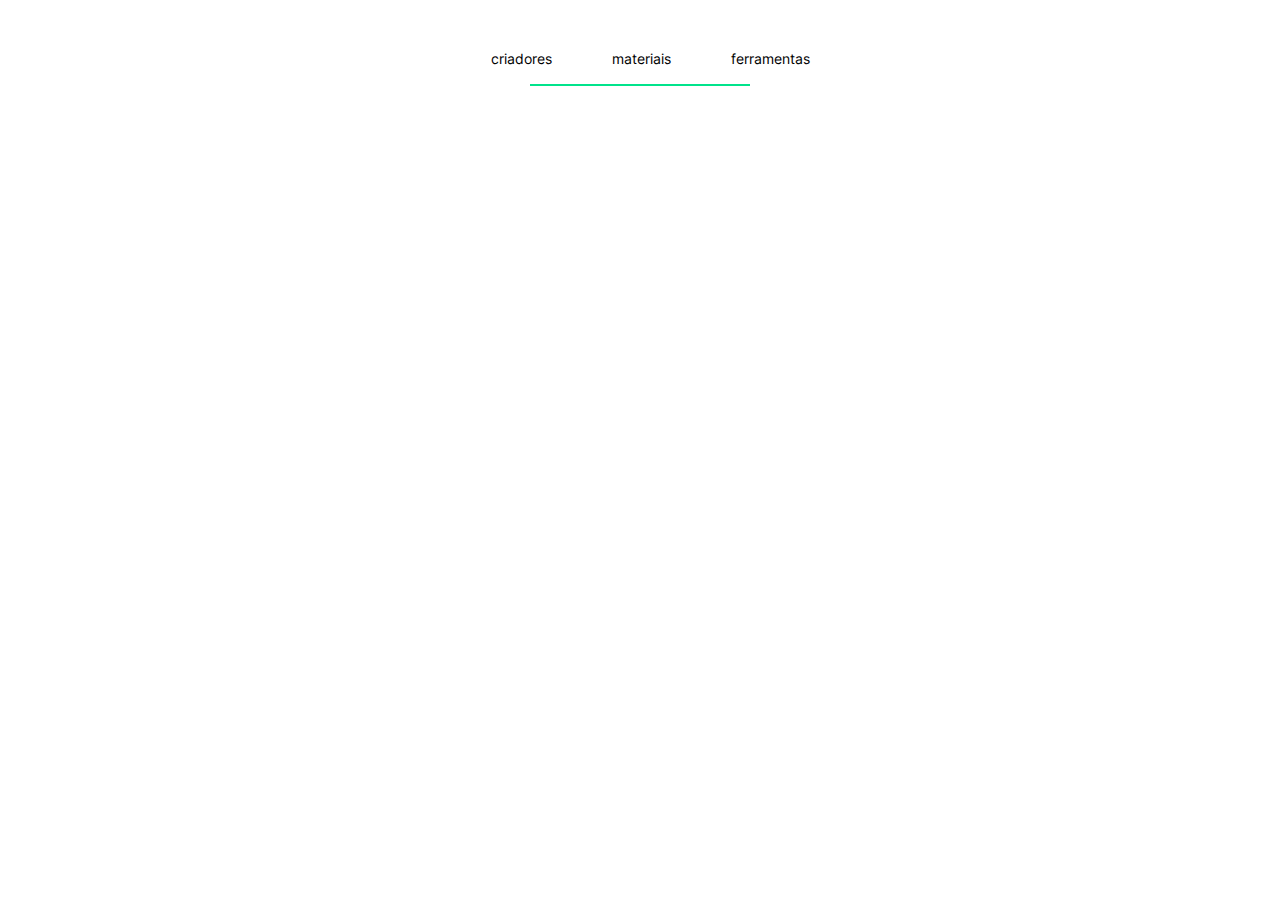
==== 1EM.html @ 44e04c68 "Add files via upload" ====
<!DOCTYPE html>
<html>

    <head>
        <link rel="stylesheet" href="style.css">
        <meta name="viewport" content="width=device-width, initial-scale=1.0">
        <title>
            Complica
        </title>
    </head>

    <body>
        <ul class="lista">

            <li class="item">
                <a class="text"
                    href="criadores.html">criadores</a>
            </li>

            <li class="item">
                <a class="text"
                    href="materiais.html">materiais</a>
            </li>

            <li class="item">
                <a class="text"
                    href="ferramentas.html">ferramentas</a>
            </li>

        </ul>

        <div class="line"> </div>

        <!--
            CODIGO AQUI
        -->

    </body>
</html>
---- style.css ----
@font-face {
    font-family: Inter;
    src: url(./fonts/Inter/Inter-VariableFont_slnt\,wght.ttf);
}

a:link {
    text-decoration: none;
    color: rgb(0, 0, 0);
}

a:active {
    text-decoration: none;
    color: rgb(77, 253, 33);
}

.lista {
    list-style-type: none;
    display: flex;
    justify-content: center;
    margin-top: 50px;
    margin-right: 20px;
}

.line {
    border: 1px solid #00E38B;
    width: 218.04px;
    margin-inline: auto;
}

.item {
    margin-inline: 30px;
    transition: all 0.3s;
    cursor: pointer;
}

.item:hover{
    -webkit-transform: scale(1.5);
    transform: scale(1.2);
}

.text {
    font-family: 'Inter';
    font-style: normal;
    font-weight: 400;
    font-size: 14px;
    line-height: 17px;
    color: #000000;
}

.text1 {
    font-family: 'Inter';
    font-style: normal;
    font-weight: 400;
    font-size: 14px;
    line-height: 17px;
    color: #00E38B;
}

.div_principal {
    justify-content: center;
    align-items: center;
}

.conteudo {
    text-align: center;
    font-family: 'Inter';
    font-style: normal;
    font-weight: 400;
    font-size: 25px;
    line-height: 30px;
    color: #000000;
    margin-bottom: 51px;
    margin-top: 80px;
}

.divlink {
    background-color: #FFFFFF;
    border: 1px solid #00E38B;
    border-radius: 5px;
    width: 555px;
    height: 139px;
    display: flex;
    margin-inline: auto;
    margin-bottom: 35px;
    transition: all 0.3s;
    cursor: pointer;
}

.divlink:hover{
    -webkit-transform: scale(1.5);
    transform: scale(1.1);
}

.imagem {
    width: 102px;
    height: 102px;
    margin-block: auto;
    margin-left: 20px;
}

.info {
    margin-left: 28px;
    margin-top: 20px;
}

.info_title {
    font-family: 'Inter';
    font-style: normal;
    font-weight: 400;
    font-size: 20px;
    line-height: 24px;
    color: #000000;
}

.info_subtitle {
    font-family: 'Inter';
    font-style: normal;
    font-weight: 400;
    font-size: 10px;
    line-height: 12px;
    color: #000000;
    margin-top: -12px;
}
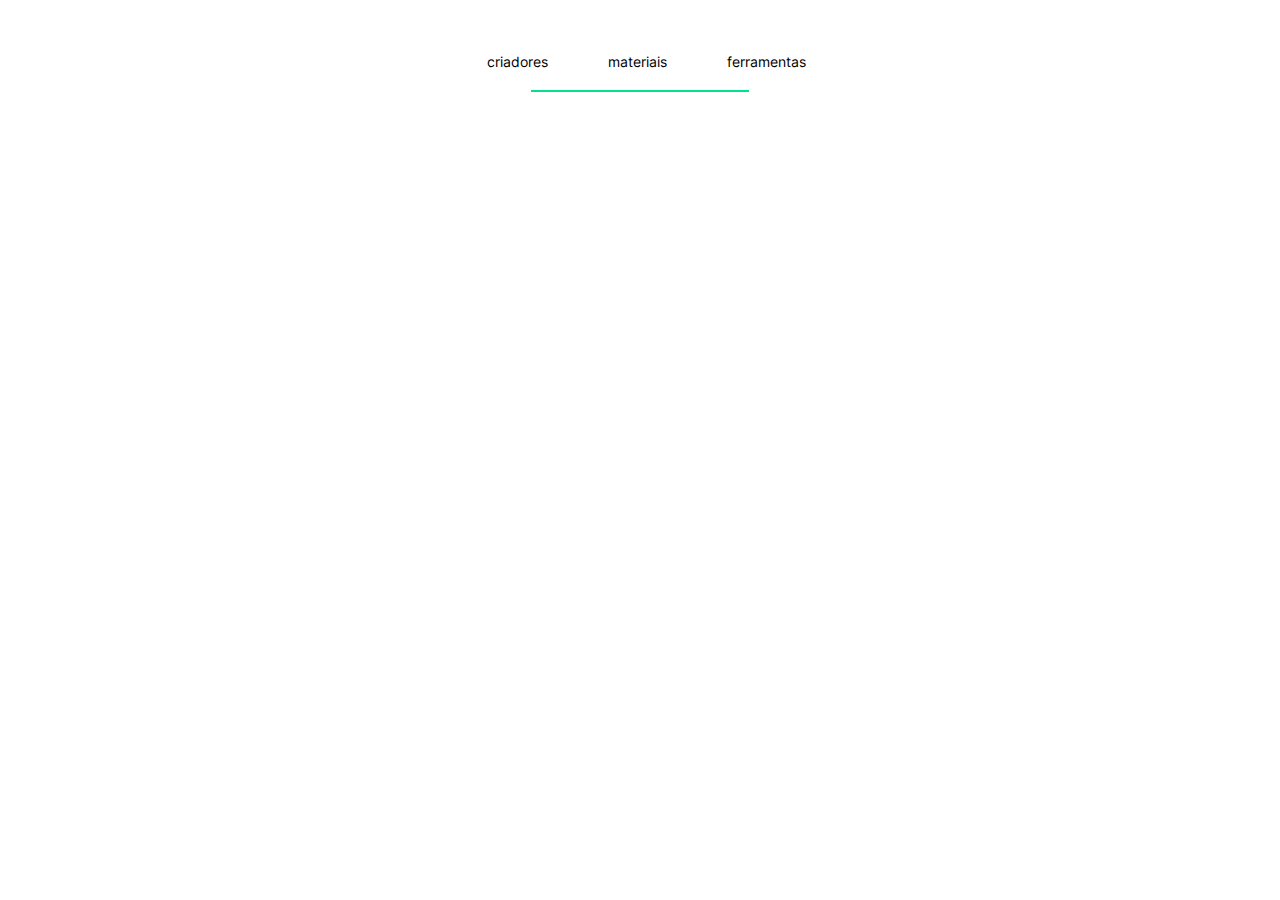
==== commit de600407: "Add files via upload" ====
--- a/1EM.html
+++ b/1EM.html
@@ -4,6 +4,13 @@
     <head>
         <link rel="stylesheet" href="style.css">
         <meta name="viewport" content="width=device-width, initial-scale=1.0">
+        <meta charset="utf-8">
+        <meta name="viewport" content="width=device-width, initial-scale=1">
+        <link
+            href="https://cdn.jsdelivr.net/npm/bootstrap@5.2.1/dist/css/bootstrap.min.css"
+            rel="stylesheet">
+        <script
+            src="https://cdn.jsdelivr.net/npm/bootstrap@5.2.1/dist/js/bootstrap.bundle.min.js"></script>
         <title>
             Complica
         </title>
--- a/style.css
+++ b/style.css
@@ -120,4 +120,148 @@
     line-height: 12px;
     color: #000000;
     margin-top: -12px;
+}
+
+.div_topico {
+    background-color: #FFFFFF;
+    border: 1px solid #00E38B;
+    border-radius: 5px;
+    width: 1000px;
+    height: 100px;
+    display: flex;
+    margin-inline: auto;
+    align-items: center;
+    justify-content: space-between;
+    margin-top: 50px;
+    margin-bottom: 15px;
+}
+
+.topico_nome {
+    font-family: 'Inter';
+    font-style: normal;
+    font-weight: 400;
+    font-size: 20px;
+    line-height: 24px;
+    color: #000000;
+    margin-left: 40px;
+    margin-block: auto;
+}
+
+.setinha {
+    width: 32px;
+    height: 15px;
+    margin-right: 50px;
+    transition: all 0.6s;
+}
+
+.setinha:hover{
+    -webkit-transform: rotate(-180deg);
+    -ms-transform: rotate(-180deg);
+    transform: rotate(-180deg);
+}
+
+.div_info {
+    background-color: #FFFFFF;
+    border: 1px solid #00E38B;
+    border-radius: 5px;
+    padding: 25px;
+    width: 1000px;
+    margin-inline: auto;
+    align-items: center;
+    justify-content: center;
+}
+
+.info_text {
+    font-family: 'Inter';
+    font-style: normal;
+    font-weight: 700;
+    font-size: 12px;
+    line-height: 15px;
+    text-align: justify;
+    color: #000000;
+}
+
+.vertical {
+    display: flex;
+    justify-content: center;
+}
+
+.icon {
+    justify-content: center;
+    align-items: center;
+    margin-inline: 100px;
+    text-align: center;
+}
+
+.icon_image {
+    width: 150px;
+    height: 150px;
+    border-radius: 75px;
+}
+
+.icon_name {
+    font-family: 'Inter';
+    font-style: normal;
+    font-weight: 400;
+    font-size: 14px;
+    line-height: 12px;
+    color: #000000;
+    text-align: center;
+}
+
+.icon_square {
+    background-size: 100% 100%;
+    width: 224px;
+    height: 309px;
+    border: 1px solid #00E38B;
+    border-radius: 10px;
+    margin-inline: 60px;
+}
+
+#um {
+    background-image: url('https://storage.googleapis.com/edocente-content-production/PNLD/PNLD_2018/Obra-76c28232-e217-4b27-8756-533f1226614b/76c28232-e217-4b27-8756-533f1226614b-thumbnail.png');
+}
+
+#dois {
+    background-image: url('https://covers.zlibcdn2.com/covers299/books/a2/2b/3d/a22b3d1a32b1c90e9a1807c45252ac10.jpg');
+}
+
+#tres {
+    background-image: url('https://covers.zlibcdn2.com/covers299/books/59/55/cc/5955cc268bc0192eb9a53411965a6628.jpg');
+}
+
+.sub_square {
+    height: 75px;
+    background-color: #00E38B;
+    border-bottom-left-radius: 10px;
+    border-bottom-right-radius: 10px;
+    margin-top: 236px;
+    padding-top: 1px;
+}
+
+.sub_square_text {
+    font-family: 'Inter';
+    font-style: normal;
+    font-weight: 400;
+    font-size: 15px;
+    color: #FFFFFF;
+    margin-left: 16px;
+}
+
+.sub_square_subtext {
+    font-family: 'Inter';
+    font-style: normal;
+    font-weight: 400;
+    font-size: 10px;
+    color: #FFFFFF;
+    margin-left: 16px;
+}
+
+.image_text{
+    margin-left: auto;
+    height: 50px;
+}
+
+.video {
+    margin-left: 190px;
 }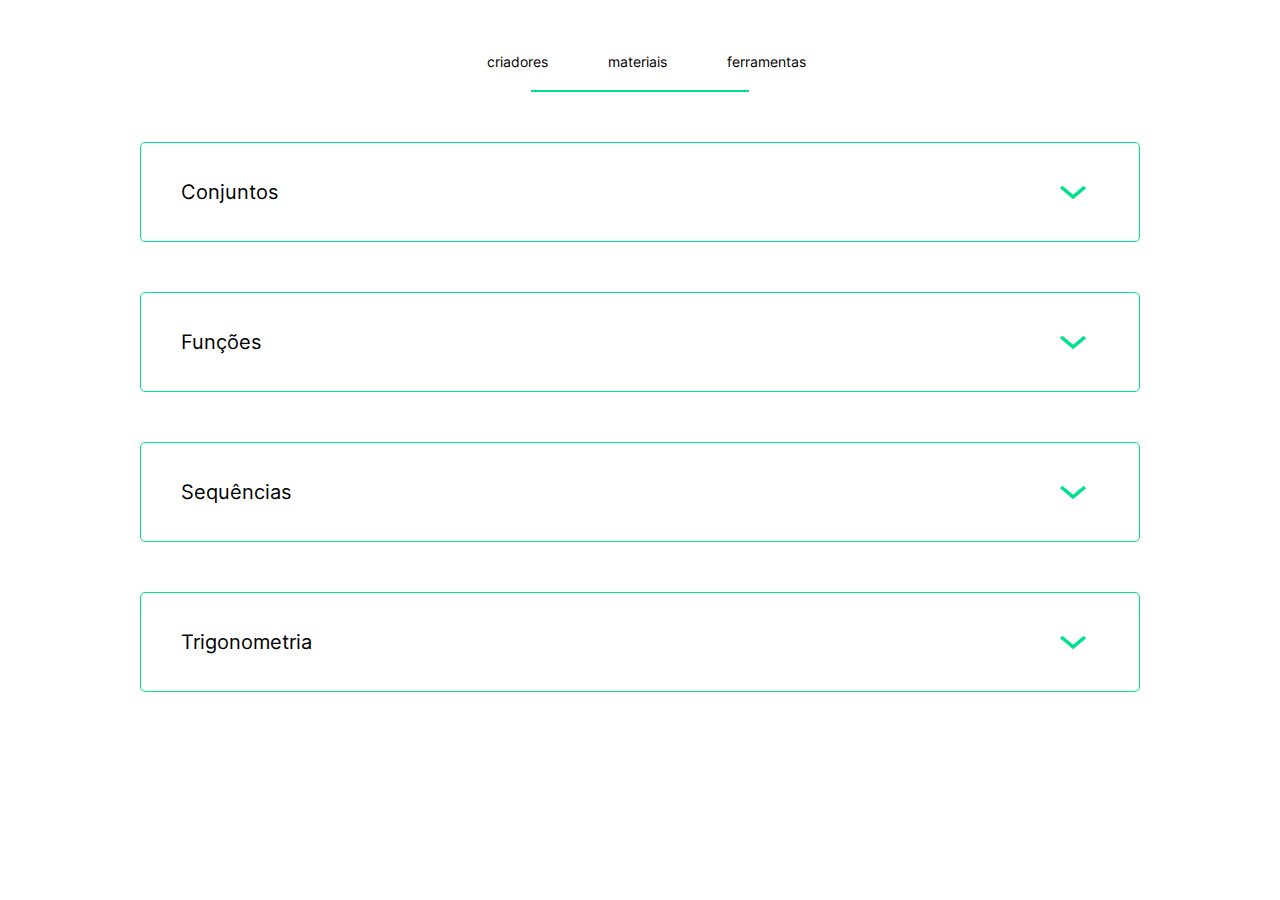
==== commit 1a2c4720: "Add files via upload" ====
--- a/1EM.html
+++ b/1EM.html
@@ -1,46 +1,99 @@
 <!DOCTYPE html>
 <html>
 
-    <head>
-        <link rel="stylesheet" href="style.css">
-        <meta name="viewport" content="width=device-width, initial-scale=1.0">
-        <meta charset="utf-8">
-        <meta name="viewport" content="width=device-width, initial-scale=1">
-        <link
-            href="https://cdn.jsdelivr.net/npm/bootstrap@5.2.1/dist/css/bootstrap.min.css"
-            rel="stylesheet">
-        <script
-            src="https://cdn.jsdelivr.net/npm/bootstrap@5.2.1/dist/js/bootstrap.bundle.min.js"></script>
-        <title>
-            Complica
-        </title>
-    </head>
+<head>
+    <link rel="stylesheet" href="style.css">
+    <meta name="viewport" content="width=device-width, initial-scale=1.0">
+    <meta charset="utf-8">
+    <meta name="viewport" content="width=device-width, initial-scale=1">
+    <link href="https://cdn.jsdelivr.net/npm/bootstrap@5.2.1/dist/css/bootstrap.min.css" rel="stylesheet">
+    <script src="https://cdn.jsdelivr.net/npm/bootstrap@5.2.1/dist/js/bootstrap.bundle.min.js"></script>
+    <title>
+        Complica
+    </title>
+</head>
 
-    <body>
-        <ul class="lista">
+<body>
+    <ul class="lista">
 
-            <li class="item">
-                <a class="text"
-                    href="criadores.html">criadores</a>
-            </li>
+        <li class="item">
+            <a class="text" href="criadores.html">criadores</a>
+        </li>
 
-            <li class="item">
-                <a class="text"
-                    href="materiais.html">materiais</a>
-            </li>
+        <li class="item">
+            <a class="text" href="materiais.html">materiais</a>
+        </li>
 
-            <li class="item">
-                <a class="text"
-                    href="ferramentas.html">ferramentas</a>
-            </li>
+        <li class="item">
+            <a class="text" href="ferramentas.html">ferramentas</a>
+        </li>
 
-        </ul>
+    </ul>
 
-        <div class="line"> </div>
+    <div class="line"> </div>
 
-        <!--
-            CODIGO AQUI
-        -->
+    <div class="div_topico">
+        <p class="topico_nome"> Conjuntos </p>
+        <div data-bs-toggle="collapse" data-bs-target="#demo11" class="div_setinha">
+            <img src="images/seta.png" class="setinha" />
+        </div>
+    </div>
+    <div id="demo11" class="collapse div_info">
+        <p class="info_text">
+            → Conceitos<br><br>
+            &nbsp;&nbsp;&nbsp;&nbsp;&nbsp;&nbsp;&nbsp;&nbsp;° Conjunto é uma coleção de objetos que são organizados a
+            partir de determinada condição.<br><br>
+            &nbsp;&nbsp;&nbsp;&nbsp;&nbsp;&nbsp;&nbsp;&nbsp;° É representado por uma letra maiúscula.<br><br>
+            &nbsp;&nbsp;&nbsp;&nbsp;&nbsp;&nbsp;&nbsp;&nbsp;° Elemento é o nome dado a um componente de um
+            conjunto.<br><br>
+            &nbsp;&nbsp;&nbsp;&nbsp;&nbsp;&nbsp;&nbsp;&nbsp;° Subconjunto é um conjunto que está dentro de
+            outro.<br><br>
+            &nbsp;&nbsp;&nbsp;&nbsp;&nbsp;&nbsp;&nbsp;&nbsp;° Símbolos: <br><br>
 
-    </body>
+            <img src="images/image3 (2).png" class="image_text" /><br><br>
+
+            → Conjuntos numéricos<br>
+            <img src="images/image5 (2).png" class="image_text" /><br><br>
+
+        </p>
+    </div>
+
+    <div class="div_topico">
+        <p class="topico_nome"> Funções </p>
+        <div data-bs-toggle="collapse" data-bs-target="#demo11" class="div_setinha">
+            <img src="images/seta.png" class="setinha" />
+        </div>
+    </div>
+    <div id="demo11" class="collapse div_info">
+        <p class="info_text">
+                    
+        </p>
+    
+    </div>
+
+    <div class="div_topico">
+        <p class="topico_nome"> Sequências </p>
+        <div data-bs-toggle="collapse" data-bs-target="#demo11" class="div_setinha">
+            <img src="images/seta.png" class="setinha" />
+        </div>
+    </div>
+    <div id="demo11" class="collapse div_info">
+        <p class="info_text">
+            
+        </p>
+    </div>
+
+    <div class="div_topico">
+        <p class="topico_nome"> Trigonometria </p>
+        <div data-bs-toggle="collapse" data-bs-target="#demo11" class="div_setinha">
+            <img src="images/seta.png" class="setinha" />
+        </div>
+    </div>
+    <div id="demo11" class="collapse div_info">
+        <p class="info_text">
+
+        </p>
+    </div>
+</body>
+
 </html>--- a/style.css
+++ b/style.css
@@ -258,8 +258,9 @@
 }
 
 .image_text{
-    margin-left: auto;
-    height: 50px;
+    margin-left: 100px;
+    height: 100px;
+    resize: none;
 }
 
 .video {
